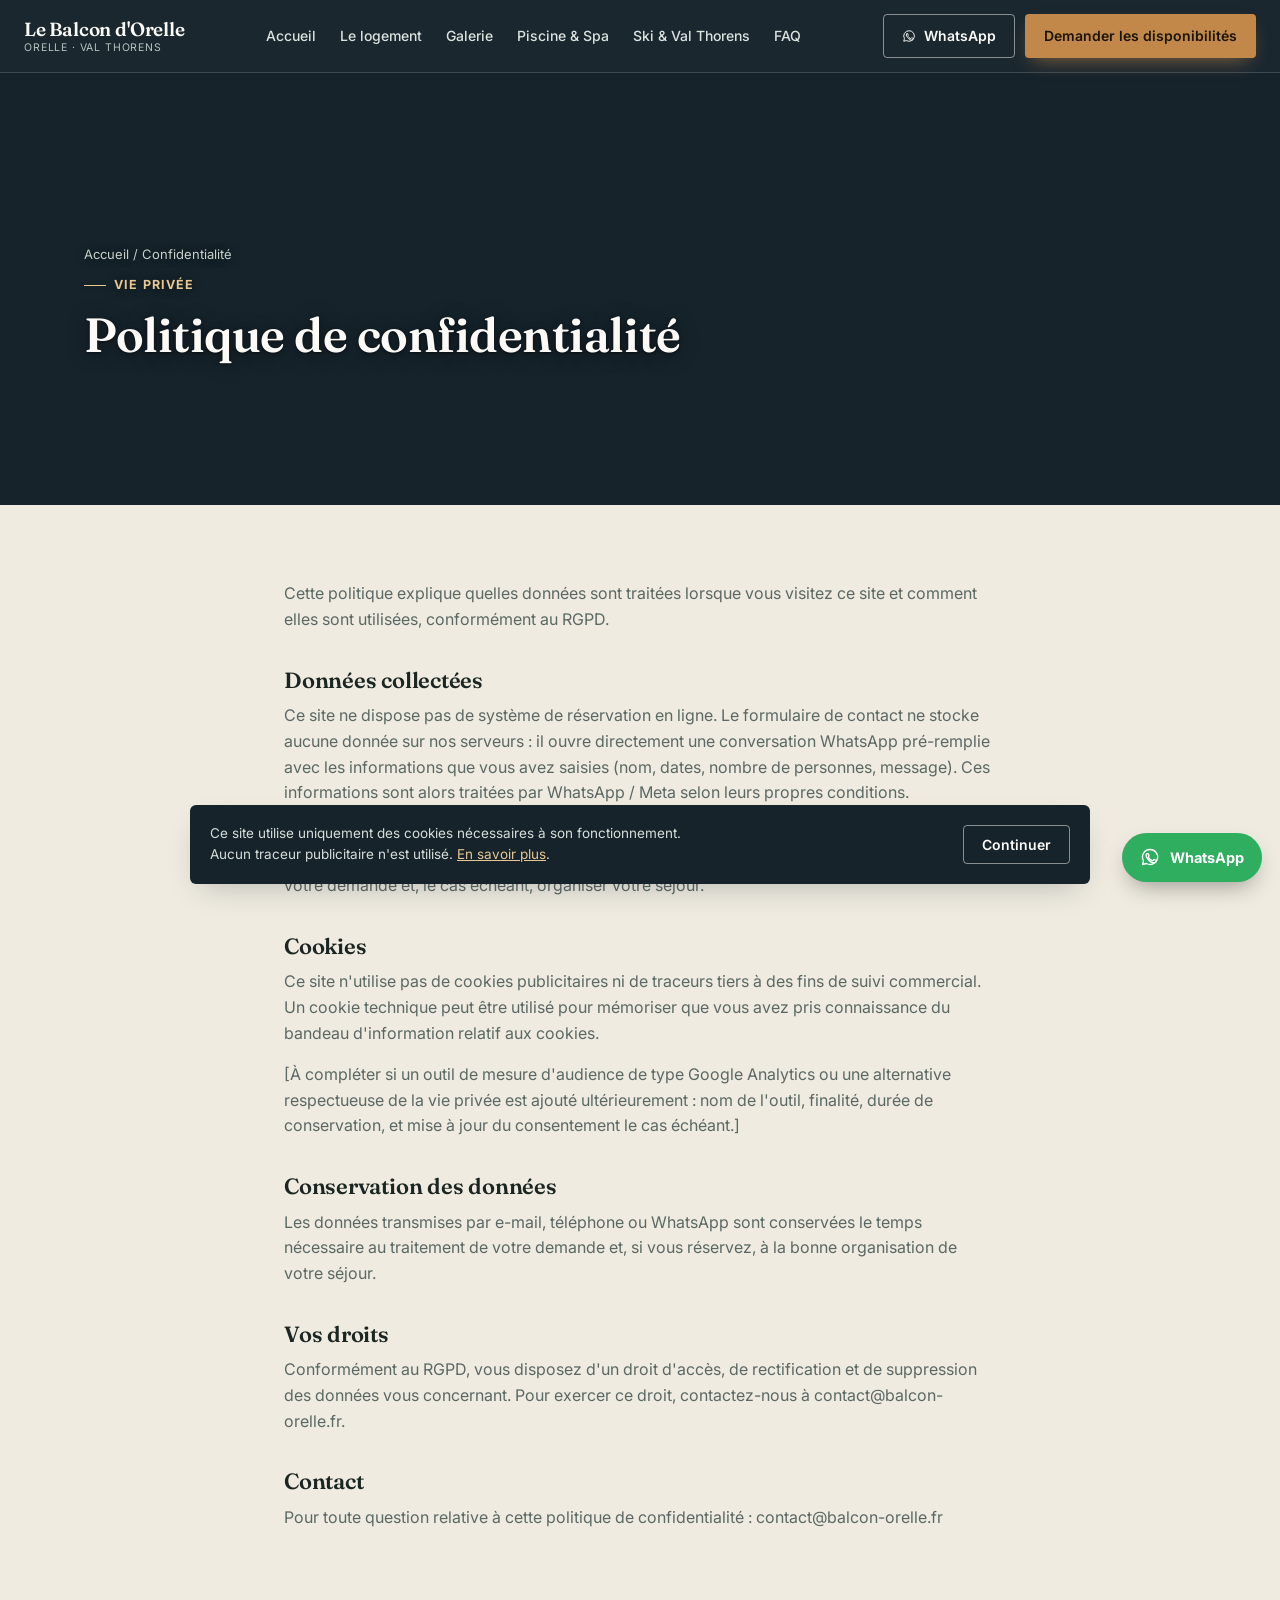
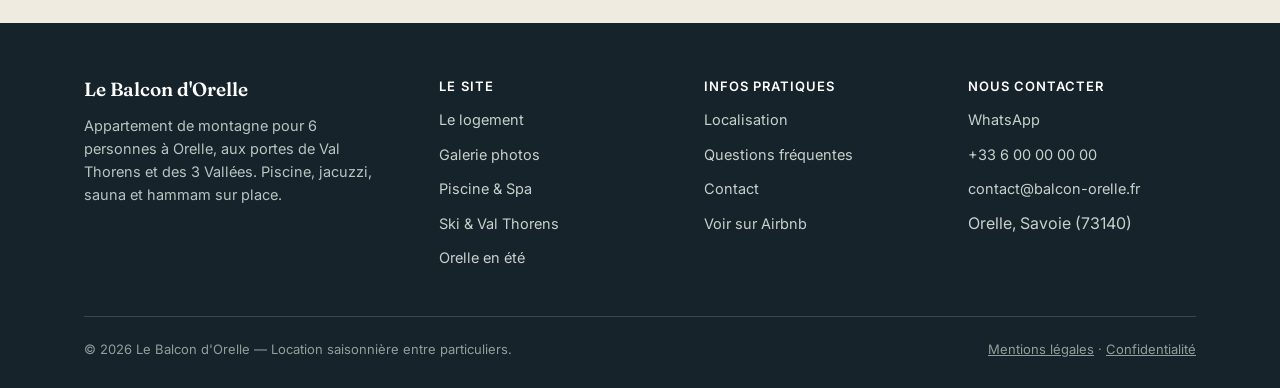
==== confidentialite.html @ e877cd63 "Add files via upload" ====
<!doctype html>
<html lang="fr">
<head>
<meta charset="UTF-8">
<meta name="viewport" content="width=device-width, initial-scale=1">
<title>Politique de confidentialité — Le Balcon d'Orelle</title>
<meta name="description" content="Politique de confidentialité et RGPD du site Le Balcon d'Orelle, appartement de location saisonnière à Orelle.">
<link rel="canonical" href="https://www.balcon-orelle.fr/confidentialite.html">
<meta property="og:type" content="website">
<meta property="og:title" content="Politique de confidentialité — Le Balcon d'Orelle">
<meta property="og:description" content="Politique de confidentialité et RGPD du site Le Balcon d'Orelle, appartement de location saisonnière à Orelle.">
<meta property="og:image" content="https://a0.muscache.com/im/pictures/hosting/Hosting-1746410743216932010/original/e2580113-d66e-4656-9689-b14cb0d2a306.png?im_w=1200">
<meta property="og:url" content="https://www.balcon-orelle.fr/confidentialite.html">
<meta property="og:locale" content="fr_FR">
<meta property="og:site_name" content="Le Balcon d'Orelle">
<meta name="twitter:card" content="summary_large_image">
<meta name="theme-color" content="#16232B">
<link rel="icon" href="/favicon.svg" type="image/svg+xml">
<link rel="preconnect" href="https://fonts.googleapis.com">
<link rel="preconnect" href="https://fonts.gstatic.com" crossorigin>
<link href="https://fonts.googleapis.com/css2?family=Fraunces:opsz,wght@9..144,500;9..144,600;9..144,700&family=Inter:wght@400;500;600;700&display=swap" rel="stylesheet">
<link rel="stylesheet" href="/style.css">

</head>
<body data-wa-number="33600000000">
<header class="site-header">
  <nav class="nav">
    <a href="/" class="brand">
      <span class="brand-name">Le Balcon d'Orelle</span>
      <span class="brand-tag">Orelle · Val Thorens</span>
    </a>
    <ul class="nav-links">
      <li><a href="/" class="">Accueil</a></li>
<li><a href="/le-logement.html" class="">Le logement</a></li>
<li><a href="/galerie.html" class="">Galerie</a></li>
<li><a href="/piscine-spa.html" class="">Piscine & Spa</a></li>
<li><a href="/ski-orelle-val-thorens.html" class="">Ski & Val Thorens</a></li>
<li><a href="/faq.html" class="">FAQ</a></li>
    </ul>
    <div class="nav-cta">
      <a href="https://wa.me/33600000000?text=Bonjour%2C%20je%20souhaiterais%20connaitre%20les%20disponibilites%20de%20l%27appartement%20a%20Orelle." class="btn btn-ghost btn-sm" target="_blank" rel="noopener"><svg class="" viewBox="0 0 24 24" fill="none" stroke="currentColor" stroke-width="1.6" xmlns="http://www.w3.org/2000/svg"><path d="M12 3a9 9 0 0 0-7.8 13.5L3 21l4.7-1.2A9 9 0 1 0 12 3Z" stroke-linejoin="round"/><path d="M8.3 8.6c.2-.5.4-.5.7-.5h.5c.2 0 .4 0 .6.4.2.5.7 1.7.7 1.8.1.1.1.3 0 .4-.1.2-.1.3-.3.5-.1.2-.3.3-.4.5-.1.1-.3.3-.1.6.2.3.9 1.5 2 2.4 1.4 1.1 2.4 1.5 2.8 1.6.3.1.5.1.7-.1.2-.2.7-.8.9-1.1.2-.3.4-.2.6-.1.2.1 1.6.8 1.9 1 .3.1.5.2.5.3.1.5-.1 1.3-.7 1.8-.6.5-1.4.9-2.3.8-.7 0-2.6-.5-4.3-1.7-2.1-1.5-3.4-3.6-3.6-3.9-.2-.3-1.2-1.6-1.2-3 0-1.4.7-2.1 1-2.4Z" stroke-linecap="round" stroke-linejoin="round"/></svg> WhatsApp</a>
      <a href="/contact.html" class="btn btn-primary btn-sm">Demander les disponibilités</a>
      <button class="nav-toggle" aria-label="Ouvrir le menu" aria-expanded="false"><svg class="" viewBox="0 0 24 24" fill="none" stroke="currentColor" stroke-width="1.6" xmlns="http://www.w3.org/2000/svg"><path d="M3 6h18M3 12h18M3 18h18" stroke-linecap="round"/></svg></button>
    </div>
  </nav>
</header><section class="page-hero" style="background-image:url('https://a0.muscache.com/im/pictures/hosting/Hosting-1746410743216932010/original/e2580113-d66e-4656-9689-b14cb0d2a306.png?im_w=1200');">
  <div class="hero-inner">
    <nav class="breadcrumb" aria-label="Fil d'Ariane"><a href="/">Accueil</a> / <span>Confidentialité</span></nav>
    <p class="eyebrow on-dark" style="margin-top:10px;">Vie privée</p>
    <h1>Politique de confidentialité</h1>
    <p class="hero-sub"></p>
  </div>
</section>
<section>
  <div class="container legal" style="max-width:760px;">
    <p>Cette politique explique quelles données sont traitées lorsque vous visitez ce site et comment elles sont utilisées, conformément au RGPD.</p>

    <h2>Données collectées</h2>
    <p>Ce site ne dispose pas de système de réservation en ligne. Le formulaire de contact ne stocke aucune donnée sur nos serveurs : il ouvre directement une conversation WhatsApp pré-remplie avec les informations que vous avez saisies (nom, dates, nombre de personnes, message). Ces informations sont alors traitées par WhatsApp / Meta selon leurs propres conditions.</p>
    <p>Si vous nous contactez par e-mail ou par téléphone, les informations que vous nous transmettez (nom, coordonnées, dates de séjour) sont utilisées uniquement pour répondre à votre demande et, le cas échéant, organiser votre séjour.</p>

    <h2>Cookies</h2>
    <p>Ce site n'utilise pas de cookies publicitaires ni de traceurs tiers à des fins de suivi commercial. Un cookie technique peut être utilisé pour mémoriser que vous avez pris connaissance du bandeau d'information relatif aux cookies.</p>
    <p>[À compléter si un outil de mesure d'audience de type Google Analytics ou une alternative respectueuse de la vie privée est ajouté ultérieurement : nom de l'outil, finalité, durée de conservation, et mise à jour du consentement le cas échéant.]</p>

    <h2>Conservation des données</h2>
    <p>Les données transmises par e-mail, téléphone ou WhatsApp sont conservées le temps nécessaire au traitement de votre demande et, si vous réservez, à la bonne organisation de votre séjour.</p>

    <h2>Vos droits</h2>
    <p>Conformément au RGPD, vous disposez d'un droit d'accès, de rectification et de suppression des données vous concernant. Pour exercer ce droit, contactez-nous à contact@balcon-orelle.fr.</p>

    <h2>Contact</h2>
    <p>Pour toute question relative à cette politique de confidentialité : contact@balcon-orelle.fr</p>
  </div>
</section>
<div class="cookie-banner" style="display:none;position:fixed;left:16px;right:16px;bottom:16px;z-index:200;background:var(--navy);color:var(--snow);border-radius:6px;padding:18px 20px;box-shadow:var(--shadow);align-items:center;justify-content:space-between;gap:18px;flex-wrap:wrap;max-width:900px;margin:0 auto;">
  <p style="margin:0;font-size:13.5px;color:#D7DEDA;max-width:56ch;">Ce site utilise uniquement des cookies nécessaires à son fonctionnement. Aucun traceur publicitaire n'est utilisé. <a href="/confidentialite.html" style="color:#E7C793;">En savoir plus</a>.</p>
  <div style="display:flex;gap:10px;flex-shrink:0;">
    <button data-choice="essential" class="btn btn-ghost btn-sm">Continuer</button>
  </div>
</div><a href="https://wa.me/33600000000?text=Bonjour%2C%20je%20souhaiterais%20connaitre%20les%20disponibilites%20de%20l%27appartement%20a%20Orelle." class="wa-float" target="_blank" rel="noopener" aria-label="Contacter sur WhatsApp">
  <svg class="" viewBox="0 0 24 24" fill="none" stroke="currentColor" stroke-width="1.6" xmlns="http://www.w3.org/2000/svg"><path d="M12 3a9 9 0 0 0-7.8 13.5L3 21l4.7-1.2A9 9 0 1 0 12 3Z" stroke-linejoin="round"/><path d="M8.3 8.6c.2-.5.4-.5.7-.5h.5c.2 0 .4 0 .6.4.2.5.7 1.7.7 1.8.1.1.1.3 0 .4-.1.2-.1.3-.3.5-.1.2-.3.3-.4.5-.1.1-.3.3-.1.6.2.3.9 1.5 2 2.4 1.4 1.1 2.4 1.5 2.8 1.6.3.1.5.1.7-.1.2-.2.7-.8.9-1.1.2-.3.4-.2.6-.1.2.1 1.6.8 1.9 1 .3.1.5.2.5.3.1.5-.1 1.3-.7 1.8-.6.5-1.4.9-2.3.8-.7 0-2.6-.5-4.3-1.7-2.1-1.5-3.4-3.6-3.6-3.9-.2-.3-1.2-1.6-1.2-3 0-1.4.7-2.1 1-2.4Z" stroke-linecap="round" stroke-linejoin="round"/></svg> <span>WhatsApp</span>
</a><footer class="site-footer">
  <div class="container">
    <div class="footer-grid">
      <div>
        <h4 style="font-family:var(--serif);color:#fff;font-size:19px;text-transform:none;letter-spacing:0;">Le Balcon d'Orelle</h4>
        <p style="font-size:14.5px;color:#B9C4C0;max-width:32ch;">Appartement de montagne pour 6 personnes à Orelle, aux portes de Val Thorens et des 3 Vallées. Piscine, jacuzzi, sauna et hammam sur place.</p>
      </div>
      <div>
        <h4>Le site</h4>
        <ul>
          <li><a href="/le-logement.html">Le logement</a></li>
          <li><a href="/galerie.html">Galerie photos</a></li>
          <li><a href="/piscine-spa.html">Piscine &amp; Spa</a></li>
          <li><a href="/ski-orelle-val-thorens.html">Ski &amp; Val Thorens</a></li>
          <li><a href="/orelle-en-ete.html">Orelle en été</a></li>
        </ul>
      </div>
      <div>
        <h4>Infos pratiques</h4>
        <ul>
          <li><a href="/localisation.html">Localisation</a></li>
          <li><a href="/faq.html">Questions fréquentes</a></li>
          <li><a href="/contact.html">Contact</a></li>
          <li><a href="https://www.airbnb.fr/rooms/1746410743216932010" target="_blank" rel="noopener">Voir sur Airbnb</a></li>
        </ul>
      </div>
      <div>
        <h4>Nous contacter</h4>
        <ul>
          <li><a href="https://wa.me/33600000000?text=Bonjour%2C%20je%20souhaiterais%20connaitre%20les%20disponibilites%20de%20l%27appartement%20a%20Orelle." target="_blank" rel="noopener">WhatsApp</a></li>
          <li><a href="tel:+33600000000">+33 6 00 00 00 00</a></li>
          <li><a href="mailto:contact@balcon-orelle.fr">contact@balcon-orelle.fr</a></li>
          <li>Orelle, Savoie (73140)</li>
        </ul>
      </div>
    </div>
    <div class="footer-bottom">
      <span>© 2026 Le Balcon d'Orelle — Location saisonnière entre particuliers.</span>
      <span><a href="/mentions-legales.html">Mentions légales</a> · <a href="/confidentialite.html">Confidentialité</a></span>
    </div>
  </div>
</footer><div class="lightbox">
  <button class="lightbox-close" aria-label="Fermer"><svg class="" viewBox="0 0 24 24" fill="none" stroke="currentColor" stroke-width="1.6" xmlns="http://www.w3.org/2000/svg"><path d="M5 5l14 14M19 5 5 19" stroke-linecap="round"/></svg></button>
  <button class="lightbox-prev" aria-label="Photo précédente"><svg class="" viewBox="0 0 24 24" fill="none" stroke="currentColor" stroke-width="1.6" xmlns="http://www.w3.org/2000/svg"><path d="M15 5 8 12l7 7" stroke-linecap="round" stroke-linejoin="round"/></svg></button>
  <img src="" alt="">
  <button class="lightbox-next" aria-label="Photo suivante"><svg class="" viewBox="0 0 24 24" fill="none" stroke="currentColor" stroke-width="1.6" xmlns="http://www.w3.org/2000/svg"><path d="M9 5l7 7-7 7" stroke-linecap="round" stroke-linejoin="round"/></svg></button>
</div><script src="/main.js"></script>
</body></html>
---- style.css ----
/* ==========================================================================
   LE BALCON D'ORELLE — Design system
   Direction : "alpage au crépuscule" — nuit alpine profonde + pierre chaude
   + touche cuivre/ambre (bois, sunset), motif signature : ligne de crête
   topographique reprise en filigrane comme séparateur de sections.
   ========================================================================== */

:root{
  --navy: #16232B;        /* nuit alpine — fonds sombres, header */
  --navy-2: #223A42;      /* dégradé nuit -> aube */
  --pine: #2E4A3C;        /* pin profond — accents secondaires */
  --amber: #C2884A;       /* cuivre / bois — CTA, accent chaud */
  --amber-dark: #A16E36;
  --stone: #EFEBE0;       /* pierre chaude — fond principal */
  --stone-2: #E3DDCB;     /* pierre plus soutenue — sections alternées */
  --snow: #FBFAF6;        /* cartes, surfaces claires */
  --ink: #1B2521;         /* texte principal */
  --slate: #5B6864;       /* texte secondaire */
  --line: #D8D1BC;        /* filets / séparateurs clairs */
  --line-dark: rgba(251,250,246,0.16);
  --whatsapp: #2FAE60;

  --serif: "Fraunces", "Iowan Old Style", "Georgia", serif;
  --sans: "Inter", -apple-system, BlinkMacSystemFont, "Segoe UI", sans-serif;

  --radius: 4px;
  --radius-lg: 2px;
  --shadow: 0 12px 32px -12px rgba(22,35,43,0.28);
  --container: 1160px;
}

*, *::before, *::after{ box-sizing: border-box; }
html{ scroll-behavior: smooth; }
svg{ width: 1em; height: 1em; flex-shrink: 0; }
body{
  margin:0;
  font-family: var(--sans);
  background: var(--stone);
  color: var(--ink);
  -webkit-font-smoothing: antialiased;
  line-height: 1.6;
}
img{ max-width:100%; display:block; }
a{ color: inherit; }
h1,h2,h3,h4{
  font-family: var(--serif);
  font-weight: 600;
  line-height: 1.12;
  margin: 0 0 .5em;
  letter-spacing: -0.01em;
}
p{ margin: 0 0 1em; }
.container{
  max-width: var(--container);
  margin: 0 auto;
  padding: 0 24px;
}
:focus-visible{
  outline: 3px solid var(--amber);
  outline-offset: 2px;
}
@media (prefers-reduced-motion: reduce){
  *{ animation-duration: 0.001ms !important; animation-iteration-count: 1 !important; transition-duration: 0.001ms !important; scroll-behavior: auto !important; }
}

/* ---------- Eyebrow / altitude badge (élément signature) ---------- */
.eyebrow{
  display:inline-flex;
  align-items:center;
  gap:8px;
  font-family: var(--sans);
  font-size: 12.5px;
  font-weight: 700;
  letter-spacing: .09em;
  text-transform: uppercase;
  color: var(--amber-dark);
}
.eyebrow::before{
  content:"";
  width: 22px;
  height: 1px;
  background: var(--amber-dark);
  display:inline-block;
}
.eyebrow.on-dark{ color: #E7C793; text-shadow: 0 1px 10px rgba(0,0,0,0.55); }
.eyebrow.on-dark::before{ background: #E7C793; box-shadow: 0 1px 6px rgba(0,0,0,0.4); }

/* ---------- Topo divider (motif signature) ---------- */
.topo-divider{
  width:100%;
  height: 34px;
  display:block;
  color: var(--stone-2);
}
.topo-divider.flip{ transform: scaleY(-1); }
.topo-divider path{ fill: currentColor; }
.topo-divider.on-navy{ color: var(--navy); }

/* ==================== HEADER / NAV ==================== */
.site-header{
  position: sticky;
  top:0;
  z-index: 100;
  background: rgba(22,35,43,0.98);
  border-bottom: 1px solid var(--line-dark);
}
.nav{
  display:flex;
  align-items:center;
  justify-content: space-between;
  gap: 18px;
  padding: 14px 24px;
  max-width: 1300px;
  margin: 0 auto;
}
.brand{
  display:flex;
  flex-direction: column;
  line-height:1.05;
  text-decoration:none;
  color: var(--snow);
}
.brand .brand-name{
  font-family: var(--serif);
  font-size: 19px;
  font-weight: 600;
  letter-spacing: -0.01em;
}
.brand .brand-tag{
  font-size: 10.5px;
  letter-spacing: .08em;
  text-transform: uppercase;
  color: #B9C4C0;
  margin-top: 2px;
}
.nav-links{
  display:flex;
  gap: 20px;
  list-style:none;
  margin:0; padding:0;
  flex-wrap: nowrap;
}
.nav-links a{
  text-decoration:none;
  color: #DCE3DF;
  font-size: 14px;
  font-weight: 500;
  padding: 6px 2px;
  border-bottom: 1px solid transparent;
  transition: border-color .15s ease, color .15s ease;
  white-space: nowrap;
}
.nav-links a:hover, .nav-links a.active{
  color: #fff;
  border-color: var(--amber);
}
.nav-cta{
  display:flex;
  align-items:center;
  gap: 10px;
}
.nav-toggle{
  display:none;
  background:none;
  border:none;
  color: var(--snow);
  cursor:pointer;
  padding: 6px;
}
.nav-toggle svg{ width:26px; height:26px; }

/* ==================== BUTTONS ==================== */
.btn{
  display:inline-flex;
  align-items:center;
  justify-content:center;
  gap:8px;
  padding: 14px 26px;
  border-radius: var(--radius);
  font-family: var(--sans);
  font-weight: 600;
  font-size: 15px;
  text-decoration:none;
  border: 1px solid transparent;
  cursor:pointer;
  transition: transform .15s ease, box-shadow .15s ease, background .15s ease;
  white-space: nowrap;
}
.btn:hover{ transform: translateY(-1px); }
.btn-primary{
  background: var(--amber);
  color: #1B1408;
  box-shadow: 0 8px 20px -8px rgba(194,136,74,0.7);
}
.btn-primary:hover{ background: var(--amber-dark); }
.btn-ghost{
  background: transparent;
  border-color: rgba(251,250,246,0.5);
  color: var(--snow);
}
.btn-ghost:hover{ border-color: #fff; background: rgba(251,250,246,0.08); }
.btn-dark{
  background: var(--navy);
  color: var(--snow);
}
.btn-dark:hover{ background: #0F191F; }
.btn-whatsapp{
  background: var(--whatsapp);
  color: #fff;
}
.btn-whatsapp:hover{ background: #268F50; }
.btn-block{ width:100%; }
.btn-sm{ padding: 10px 18px; font-size: 14px; }

/* ==================== HERO ==================== */
.hero{
  position: relative;
  min-height: 92vh;
  display:flex;
  align-items:flex-end;
  color: var(--snow);
  background: linear-gradient(180deg, rgba(15,24,29,0.62) 0%, rgba(15,24,29,0.5) 30%, rgba(13,20,25,0.6) 55%, rgba(11,17,21,0.96) 100%), var(--navy);
  background-size: cover;
  background-position: center;
  overflow:hidden;
}
.hero-inner{
  position:relative;
  z-index:2;
  padding: 64px 24px 56px;
  max-width: var(--container);
  margin: 0 auto;
  width:100%;
}
.hero h1{
  font-size: clamp(34px, 5.4vw, 64px);
  max-width: 15ch;
  margin-bottom: .3em;
  text-shadow: 0 2px 24px rgba(0,0,0,0.45), 0 1px 3px rgba(0,0,0,0.5);
}
.hero .hero-sub{
  font-size: clamp(16px, 2vw, 19px);
  color: #F1EEE2;
  max-width: 46ch;
  margin-bottom: 1.6em;
  text-shadow: 0 1px 12px rgba(0,0,0,0.5), 0 1px 2px rgba(0,0,0,0.5);
}
.hero .pills{
  display:flex;
  flex-wrap:wrap;
  gap: 10px;
  margin-bottom: 1.8em;
}
.pill{
  font-size: 13.5px;
  font-weight: 600;
  padding: 7px 13px;
  border-radius: 999px;
  border: 1px solid rgba(251,250,246,0.35);
  background: rgba(11,17,21,0.55);
  color: #F5F3EA;
  backdrop-filter: blur(3px);
  text-shadow: 0 1px 6px rgba(0,0,0,0.4);
}
.hero-ctas{ display:flex; gap:14px; flex-wrap:wrap; }

/* Page hero (sous-pages, plus courte) */
.page-hero{
  position: relative;
  min-height: 48vh;
  display:flex;
  align-items:flex-end;
  color: var(--snow);
  background: linear-gradient(180deg, rgba(15,24,29,0.58) 0%, rgba(13,20,25,0.55) 45%, rgba(11,17,21,0.95) 100%), var(--navy);
  background-size: cover;
  background-position: center;
}
.page-hero .hero-inner{ padding: 48px 24px 44px; }
.page-hero h1{ font-size: clamp(30px, 4.4vw, 48px); max-width: 20ch; text-shadow: 0 2px 20px rgba(0,0,0,0.45), 0 1px 3px rgba(0,0,0,0.5); }
.page-hero .hero-sub{ max-width: 60ch; margin-bottom: .2em; color:#F1EEE2; text-shadow: 0 1px 12px rgba(0,0,0,0.5), 0 1px 2px rgba(0,0,0,0.5); }
.page-hero .breadcrumb{ text-shadow: 0 1px 8px rgba(0,0,0,0.5); }

/* ==================== SECTIONS ==================== */
section{ padding: 76px 0; }
.section-alt{ background: var(--stone-2); }
.section-navy{ background: var(--navy); color: var(--snow); }
.section-head{ max-width: 640px; margin-bottom: 44px; }
.section-head h2{ font-size: clamp(26px, 3.4vw, 40px); }
.section-head p{ color: var(--slate); font-size: 17px; }
.section-navy .section-head p{ color: #C7D0CB; }

/* ==================== GRIDS / CARDS ==================== */
.grid-2{ display:grid; grid-template-columns: 1fr 1fr; gap: 48px; align-items:center; }
.grid-3{ display:grid; grid-template-columns: repeat(3,1fr); gap: 28px; }
.grid-4{ display:grid; grid-template-columns: repeat(4,1fr); gap: 22px; }

.feature-card{
  background: var(--snow);
  border: 1px solid var(--line);
  border-radius: var(--radius-lg);
  padding: 28px 24px;
}
.feature-card .icon{
  width: 40px; height:40px;
  margin-bottom: 16px;
  color: var(--amber-dark);
}
.feature-card h3{ font-size: 18px; margin-bottom: .35em; }
.feature-card p{ color: var(--slate); font-size: 15px; margin:0; }

.amenity-list{
  list-style:none; margin:0; padding:0;
  display:grid; grid-template-columns: 1fr 1fr; gap: 14px 28px;
}
.amenity-list li{
  display:flex; align-items:flex-start; gap: 12px;
  font-size: 15.5px;
  padding: 10px 0;
  border-bottom: 1px solid var(--line);
}
.amenity-list svg{ width:20px; height:20px; flex-shrink:0; margin-top:2px; color: var(--pine); }

.photo-frame{
  border-radius: var(--radius-lg);
  overflow:hidden;
  box-shadow: var(--shadow);
}
.photo-frame img{ width:100%; height:100%; object-fit:cover; }

/* ==================== GALLERY ==================== */
.gallery-tabs{
  display:flex; flex-wrap:wrap; gap:10px;
  margin-bottom: 32px;
}
.gallery-tab{
  font-family: var(--sans);
  font-size: 13.5px;
  font-weight: 600;
  padding: 9px 16px;
  border-radius: 999px;
  border: 1px solid var(--line);
  background: var(--snow);
  color: var(--slate);
  cursor:pointer;
}
.gallery-tab.active, .gallery-tab:hover{
  background: var(--navy);
  border-color: var(--navy);
  color: var(--snow);
}
.gallery-grid{
  display:grid;
  grid-template-columns: repeat(3, 1fr);
  gap: 14px;
}
.gallery-grid figure{ margin:0; }
.gallery-item{
  position:relative;
  border-radius: var(--radius-lg);
  overflow:hidden;
  cursor: zoom-in;
  aspect-ratio: 4/3;
  background: var(--stone-2);
}
.gallery-item img{ width:100%; height:100%; object-fit:cover; transition: transform .35s ease; }
.gallery-item:hover img{ transform: scale(1.05); }
.gallery-item .cap{
  position:absolute; left:0; right:0; bottom:0;
  padding: 8px 10px;
  font-size: 12px;
  color:#fff;
  background: linear-gradient(0deg, rgba(0,0,0,.55), transparent);
}

/* Lightbox */
.lightbox{
  position: fixed; inset:0; z-index: 1000;
  background: rgba(15,20,18,0.94);
  display:none;
  align-items:center; justify-content:center;
  padding: 40px 20px;
}
.lightbox.open{ display:flex; }
.lightbox img{ max-width: 92vw; max-height: 82vh; border-radius: 3px; }
.lightbox-cap{ color:#EFEBE0; text-align:center; margin-top:14px; font-size:14px; }
.lightbox-close, .lightbox-prev, .lightbox-next{
  position:absolute;
  background: rgba(251,250,246,0.1);
  border: 1px solid rgba(251,250,246,0.3);
  color:#fff;
  width:44px; height:44px;
  border-radius:50%;
  display:flex; align-items:center; justify-content:center;
  cursor:pointer;
}
.lightbox-close{ top:20px; right:20px; }
.lightbox-prev{ left:20px; top:50%; transform:translateY(-50%); }
.lightbox-next{ right:20px; top:50%; transform:translateY(-50%); }
.lightbox-close svg,.lightbox-prev svg,.lightbox-next svg{ width:20px; height:20px; }

/* ==================== STICKY CONTACT BAND ==================== */
.cta-band{
  background: var(--pine);
  color: var(--snow);
  padding: 56px 0;
}
.cta-band .grid-2{ align-items:center; }
.cta-band h2{ color:#fff; font-size: clamp(24px,3vw,32px); }
.cta-band p{ color: #D6E0DA; }

/* ==================== FAQ ==================== */
.faq-item{
  border-bottom: 1px solid var(--line);
}
.faq-q{
  width:100%;
  text-align:left;
  background:none;
  border:none;
  padding: 20px 4px;
  font-family: var(--serif);
  font-size: 18px;
  color: var(--ink);
  display:flex;
  justify-content: space-between;
  align-items:center;
  gap: 16px;
  cursor:pointer;
}
.faq-q .plus{
  flex-shrink:0;
  width: 26px; height:26px;
  border-radius:50%;
  border: 1px solid var(--line);
  display:flex; align-items:center; justify-content:center;
  position:relative;
}
.faq-q .plus::before, .faq-q .plus::after{
  content:""; position:absolute; background: var(--ink);
}
.faq-q .plus::before{ width:10px; height:1.5px; }
.faq-q .plus::after{ width:1.5px; height:10px; transition: transform .2s ease; }
.faq-item.open .faq-q .plus::after{ transform: rotate(90deg) scaleY(0); }
.faq-a{
  max-height:0;
  overflow:hidden;
  transition: max-height .25s ease;
}
.faq-item.open .faq-a{ max-height: 400px; }
.faq-a p{ padding: 0 4px 20px; color: var(--slate); }

/* ==================== FOOTER ==================== */
.site-footer{
  background: var(--navy);
  color: #C7D0CB;
  padding: 56px 0 28px;
}
.footer-grid{
  display:grid;
  grid-template-columns: 1.4fr 1fr 1fr 1fr;
  gap: 36px;
  padding-bottom: 36px;
  border-bottom: 1px solid var(--line-dark);
}
.footer-grid h4{
  color: #fff;
  font-family: var(--sans);
  font-size: 13px;
  text-transform:uppercase;
  letter-spacing: .08em;
  margin-bottom: 14px;
}
.footer-grid ul{ list-style:none; margin:0; padding:0; }
.footer-grid li{ margin-bottom: 9px; }
.footer-grid a{ text-decoration:none; color:#C7D0CB; font-size: 14.5px; }
.footer-grid a:hover{ color:#fff; }
.footer-bottom{
  display:flex; justify-content:space-between; align-items:center;
  padding-top: 22px;
  font-size: 13px;
  color: #8FA09A;
  flex-wrap: wrap;
  gap: 10px;
}
.footer-bottom a{ color: #8FA09A; text-decoration: underline; }

/* ==================== WHATSAPP FLOAT ==================== */
.wa-float{
  position: fixed;
  right: 18px;
  bottom: 18px;
  z-index: 90;
  display:flex;
  align-items:center;
  gap:10px;
  background: var(--whatsapp);
  color:#fff;
  text-decoration:none;
  padding: 13px 18px;
  border-radius: 999px;
  box-shadow: 0 10px 24px -8px rgba(0,0,0,0.4);
  font-weight:700;
  font-size: 14.5px;
}
.wa-float svg{ width:20px; height:20px; }

/* ==================== MISC ==================== */
.map-wrap{
  border-radius: var(--radius-lg);
  overflow:hidden;
  border: 1px solid var(--line);
  box-shadow: var(--shadow);
}
.map-wrap iframe{ width:100%; height: 420px; border:0; display:block; }
.trust-strip{
  display:flex; flex-wrap:wrap; gap: 28px;
  padding: 22px 0;
  border-top: 1px solid var(--line);
  border-bottom: 1px solid var(--line);
  margin: 40px 0;
}
.trust-strip div{ display:flex; align-items:center; gap:10px; font-size:14.5px; color: var(--slate); }
.trust-strip svg{ width:20px; height:20px; color: var(--pine); }

.breadcrumb{
  font-size: 13px;
  color: #C7D0CB;
}
.breadcrumb a{ color:#C7D0CB; text-decoration:none; }
.breadcrumb a:hover{ text-decoration:underline; }

.legal p, .legal li{ color: var(--slate); }
.legal h2{ font-size: 22px; margin-top: 1.6em; }

/* ==================== RESPONSIVE ==================== */
@media (max-width: 980px){
  .grid-2{ grid-template-columns: 1fr; gap: 32px; }
  .grid-3{ grid-template-columns: 1fr 1fr; }
  .grid-4{ grid-template-columns: 1fr 1fr; }
  .footer-grid{ grid-template-columns: 1fr 1fr; }
  .gallery-grid{ grid-template-columns: repeat(2,1fr); }
}
@media (max-width: 900px){
  .nav-links{
    position: fixed; top: 62px; left:0; right:0; bottom:0;
    z-index: 1000;
    background: var(--navy);
    flex-direction: column;
    padding: 24px;
    gap: 4px;
    transform: translateX(100%);
    transition: transform .25s ease;
  }
  .nav-links.open{ transform: translateX(0); }
  .nav-links a{ padding: 14px 4px; width:100%; border-bottom:1px solid var(--line-dark); font-size:16px; }
  .nav-toggle{ display:block; }
  .nav-cta .btn-ghost{ display:none; }
}
@media (max-width: 720px){
  section{ padding: 52px 0; }
  .amenity-list{ grid-template-columns: 1fr; }
  .grid-3{ grid-template-columns: 1fr; }
  .grid-4{ grid-template-columns: 1fr 1fr; }
  .footer-grid{ grid-template-columns: 1fr 1fr; gap: 26px; }
  .gallery-grid{ grid-template-columns: repeat(2,1fr); }
  .cta-band .btn{ width:100%; }
  .hero-ctas{ flex-direction:column; }
  .hero-ctas .btn{ width:100%; }
}
@media (max-width: 480px){
  .footer-grid{ grid-template-columns: 1fr; }
  .gallery-grid{ grid-template-columns: repeat(2,1fr); }
}
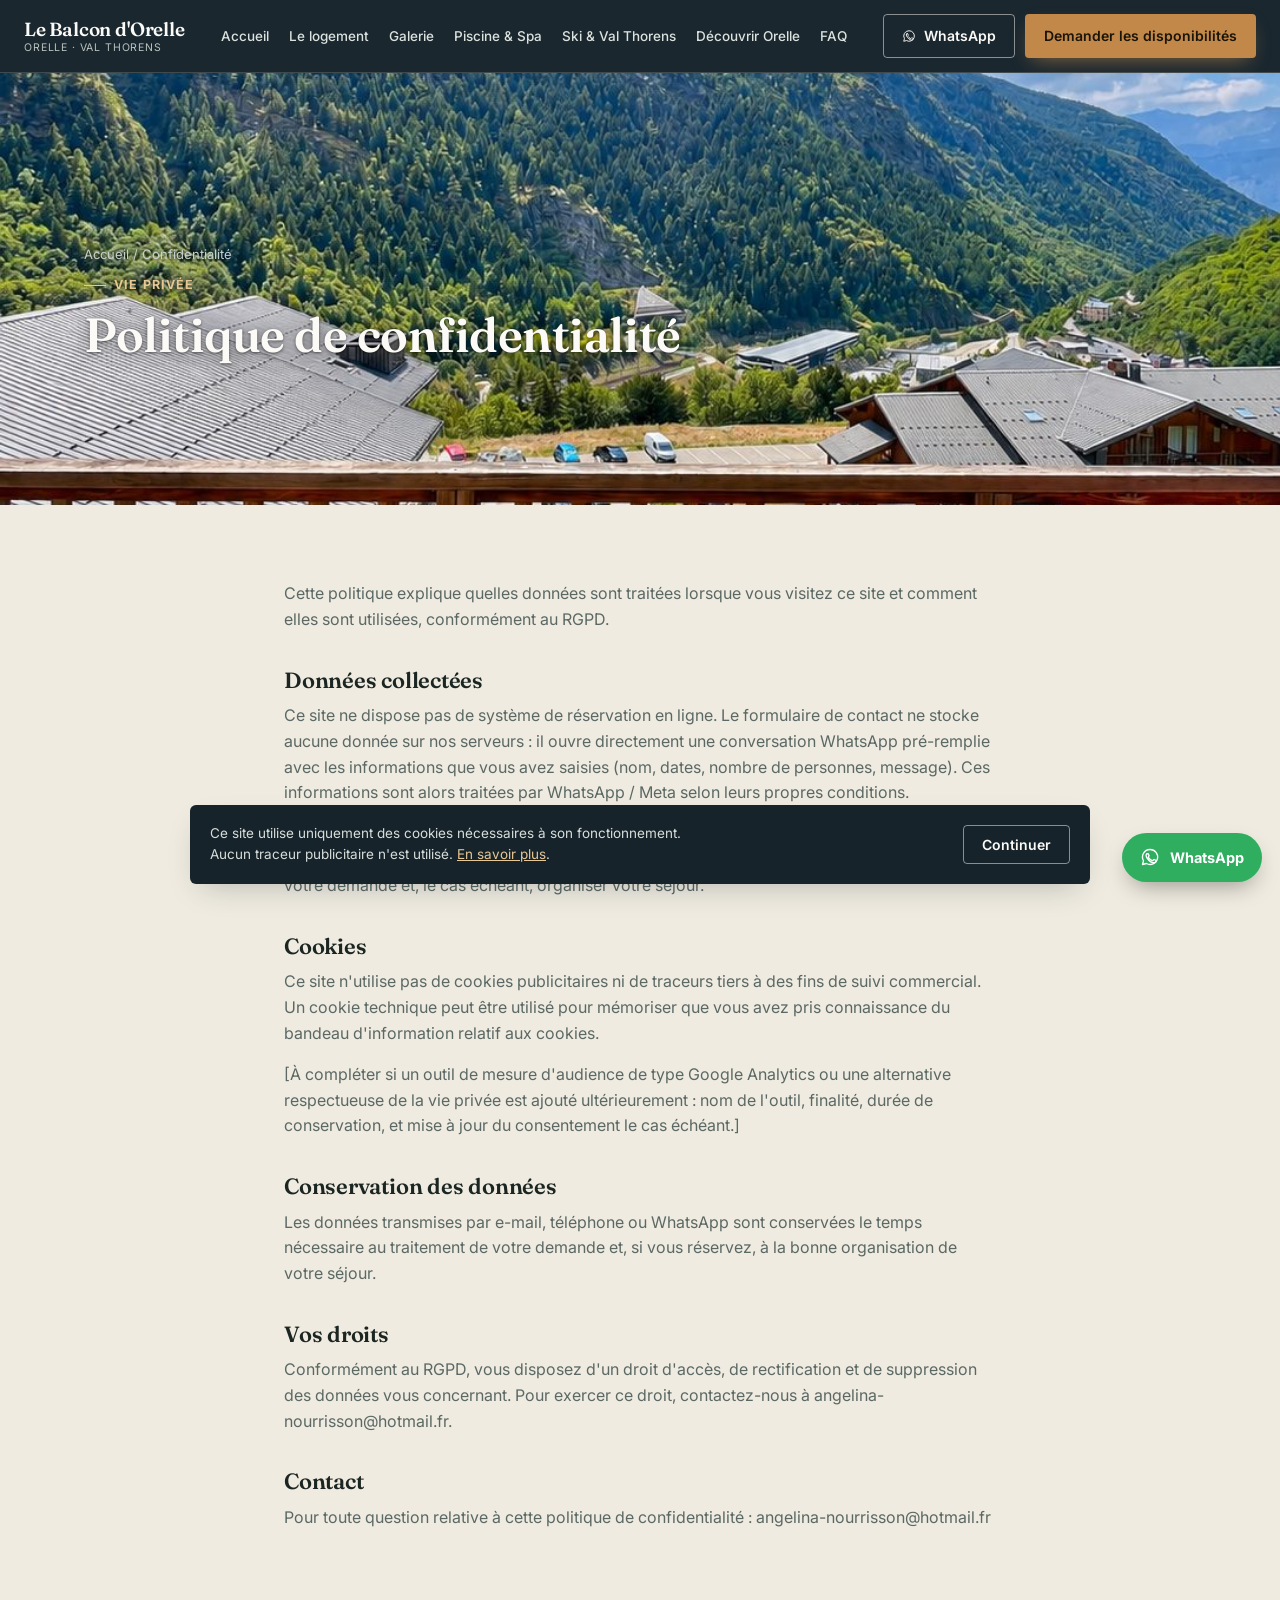
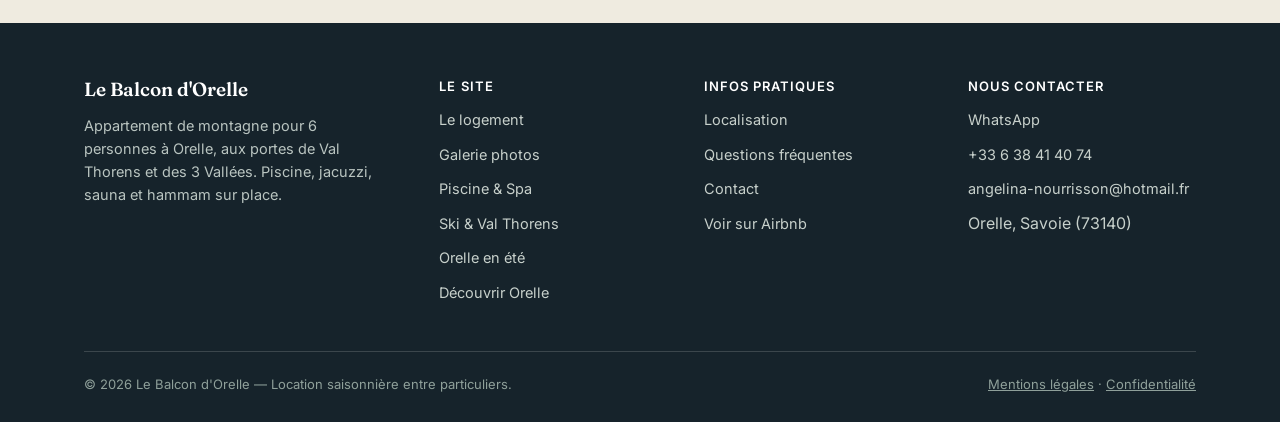
==== commit f0d8a698: "Add files via upload" ====
--- a/confidentialite.html
+++ b/confidentialite.html
@@ -9,7 +9,7 @@
 <meta property="og:type" content="website">
 <meta property="og:title" content="Politique de confidentialité — Le Balcon d'Orelle">
 <meta property="og:description" content="Politique de confidentialité et RGPD du site Le Balcon d'Orelle, appartement de location saisonnière à Orelle.">
-<meta property="og:image" content="https://a0.muscache.com/im/pictures/hosting/Hosting-1746410743216932010/original/e2580113-d66e-4656-9689-b14cb0d2a306.png?im_w=1200">
+<meta property="og:image" content="/vue-residence.jpg">
 <meta property="og:url" content="https://www.balcon-orelle.fr/confidentialite.html">
 <meta property="og:locale" content="fr_FR">
 <meta property="og:site_name" content="Le Balcon d'Orelle">
@@ -22,7 +22,7 @@
 <link rel="stylesheet" href="/style.css">
 
 </head>
-<body data-wa-number="33600000000">
+<body data-wa-number="33638414074">
 <header class="site-header">
   <nav class="nav">
     <a href="/" class="brand">
@@ -35,15 +35,16 @@
 <li><a href="/galerie.html" class="">Galerie</a></li>
 <li><a href="/piscine-spa.html" class="">Piscine & Spa</a></li>
 <li><a href="/ski-orelle-val-thorens.html" class="">Ski & Val Thorens</a></li>
+<li><a href="/decouvrir-orelle.html" class="">Découvrir Orelle</a></li>
 <li><a href="/faq.html" class="">FAQ</a></li>
     </ul>
     <div class="nav-cta">
-      <a href="https://wa.me/33600000000?text=Bonjour%2C%20je%20souhaiterais%20connaitre%20les%20disponibilites%20de%20l%27appartement%20a%20Orelle." class="btn btn-ghost btn-sm" target="_blank" rel="noopener"><svg class="" viewBox="0 0 24 24" fill="none" stroke="currentColor" stroke-width="1.6" xmlns="http://www.w3.org/2000/svg"><path d="M12 3a9 9 0 0 0-7.8 13.5L3 21l4.7-1.2A9 9 0 1 0 12 3Z" stroke-linejoin="round"/><path d="M8.3 8.6c.2-.5.4-.5.7-.5h.5c.2 0 .4 0 .6.4.2.5.7 1.7.7 1.8.1.1.1.3 0 .4-.1.2-.1.3-.3.5-.1.2-.3.3-.4.5-.1.1-.3.3-.1.6.2.3.9 1.5 2 2.4 1.4 1.1 2.4 1.5 2.8 1.6.3.1.5.1.7-.1.2-.2.7-.8.9-1.1.2-.3.4-.2.6-.1.2.1 1.6.8 1.9 1 .3.1.5.2.5.3.1.5-.1 1.3-.7 1.8-.6.5-1.4.9-2.3.8-.7 0-2.6-.5-4.3-1.7-2.1-1.5-3.4-3.6-3.6-3.9-.2-.3-1.2-1.6-1.2-3 0-1.4.7-2.1 1-2.4Z" stroke-linecap="round" stroke-linejoin="round"/></svg> WhatsApp</a>
+      <a href="https://wa.me/33638414074?text=Bonjour%2C%20je%20souhaiterais%20connaitre%20les%20disponibilites%20de%20l%27appartement%20a%20Orelle." class="btn btn-ghost btn-sm" target="_blank" rel="noopener"><svg class="" viewBox="0 0 24 24" fill="none" stroke="currentColor" stroke-width="1.6" xmlns="http://www.w3.org/2000/svg"><path d="M12 3a9 9 0 0 0-7.8 13.5L3 21l4.7-1.2A9 9 0 1 0 12 3Z" stroke-linejoin="round"/><path d="M8.3 8.6c.2-.5.4-.5.7-.5h.5c.2 0 .4 0 .6.4.2.5.7 1.7.7 1.8.1.1.1.3 0 .4-.1.2-.1.3-.3.5-.1.2-.3.3-.4.5-.1.1-.3.3-.1.6.2.3.9 1.5 2 2.4 1.4 1.1 2.4 1.5 2.8 1.6.3.1.5.1.7-.1.2-.2.7-.8.9-1.1.2-.3.4-.2.6-.1.2.1 1.6.8 1.9 1 .3.1.5.2.5.3.1.5-.1 1.3-.7 1.8-.6.5-1.4.9-2.3.8-.7 0-2.6-.5-4.3-1.7-2.1-1.5-3.4-3.6-3.6-3.9-.2-.3-1.2-1.6-1.2-3 0-1.4.7-2.1 1-2.4Z" stroke-linecap="round" stroke-linejoin="round"/></svg> WhatsApp</a>
       <a href="/contact.html" class="btn btn-primary btn-sm">Demander les disponibilités</a>
       <button class="nav-toggle" aria-label="Ouvrir le menu" aria-expanded="false"><svg class="" viewBox="0 0 24 24" fill="none" stroke="currentColor" stroke-width="1.6" xmlns="http://www.w3.org/2000/svg"><path d="M3 6h18M3 12h18M3 18h18" stroke-linecap="round"/></svg></button>
     </div>
   </nav>
-</header><section class="page-hero" style="background-image:url('https://a0.muscache.com/im/pictures/hosting/Hosting-1746410743216932010/original/e2580113-d66e-4656-9689-b14cb0d2a306.png?im_w=1200');">
+</header><section class="page-hero" style="background-image:url('/vue-residence.jpg');">
   <div class="hero-inner">
     <nav class="breadcrumb" aria-label="Fil d'Ariane"><a href="/">Accueil</a> / <span>Confidentialité</span></nav>
     <p class="eyebrow on-dark" style="margin-top:10px;">Vie privée</p>
@@ -67,10 +68,10 @@
     <p>Les données transmises par e-mail, téléphone ou WhatsApp sont conservées le temps nécessaire au traitement de votre demande et, si vous réservez, à la bonne organisation de votre séjour.</p>
 
     <h2>Vos droits</h2>
-    <p>Conformément au RGPD, vous disposez d'un droit d'accès, de rectification et de suppression des données vous concernant. Pour exercer ce droit, contactez-nous à contact@balcon-orelle.fr.</p>
+    <p>Conformément au RGPD, vous disposez d'un droit d'accès, de rectification et de suppression des données vous concernant. Pour exercer ce droit, contactez-nous à angelina-nourrisson@hotmail.fr.</p>
 
     <h2>Contact</h2>
-    <p>Pour toute question relative à cette politique de confidentialité : contact@balcon-orelle.fr</p>
+    <p>Pour toute question relative à cette politique de confidentialité : angelina-nourrisson@hotmail.fr</p>
   </div>
 </section>
 <div class="cookie-banner" style="display:none;position:fixed;left:16px;right:16px;bottom:16px;z-index:200;background:var(--navy);color:var(--snow);border-radius:6px;padding:18px 20px;box-shadow:var(--shadow);align-items:center;justify-content:space-between;gap:18px;flex-wrap:wrap;max-width:900px;margin:0 auto;">
@@ -78,7 +79,7 @@
   <div style="display:flex;gap:10px;flex-shrink:0;">
     <button data-choice="essential" class="btn btn-ghost btn-sm">Continuer</button>
   </div>
-</div><a href="https://wa.me/33600000000?text=Bonjour%2C%20je%20souhaiterais%20connaitre%20les%20disponibilites%20de%20l%27appartement%20a%20Orelle." class="wa-float" target="_blank" rel="noopener" aria-label="Contacter sur WhatsApp">
+</div><a href="https://wa.me/33638414074?text=Bonjour%2C%20je%20souhaiterais%20connaitre%20les%20disponibilites%20de%20l%27appartement%20a%20Orelle." class="wa-float" target="_blank" rel="noopener" aria-label="Contacter sur WhatsApp">
   <svg class="" viewBox="0 0 24 24" fill="none" stroke="currentColor" stroke-width="1.6" xmlns="http://www.w3.org/2000/svg"><path d="M12 3a9 9 0 0 0-7.8 13.5L3 21l4.7-1.2A9 9 0 1 0 12 3Z" stroke-linejoin="round"/><path d="M8.3 8.6c.2-.5.4-.5.7-.5h.5c.2 0 .4 0 .6.4.2.5.7 1.7.7 1.8.1.1.1.3 0 .4-.1.2-.1.3-.3.5-.1.2-.3.3-.4.5-.1.1-.3.3-.1.6.2.3.9 1.5 2 2.4 1.4 1.1 2.4 1.5 2.8 1.6.3.1.5.1.7-.1.2-.2.7-.8.9-1.1.2-.3.4-.2.6-.1.2.1 1.6.8 1.9 1 .3.1.5.2.5.3.1.5-.1 1.3-.7 1.8-.6.5-1.4.9-2.3.8-.7 0-2.6-.5-4.3-1.7-2.1-1.5-3.4-3.6-3.6-3.9-.2-.3-1.2-1.6-1.2-3 0-1.4.7-2.1 1-2.4Z" stroke-linecap="round" stroke-linejoin="round"/></svg> <span>WhatsApp</span>
 </a><footer class="site-footer">
   <div class="container">
@@ -95,6 +96,7 @@
           <li><a href="/piscine-spa.html">Piscine &amp; Spa</a></li>
           <li><a href="/ski-orelle-val-thorens.html">Ski &amp; Val Thorens</a></li>
           <li><a href="/orelle-en-ete.html">Orelle en été</a></li>
+          <li><a href="/decouvrir-orelle.html">Découvrir Orelle</a></li>
         </ul>
       </div>
       <div>
@@ -109,9 +111,9 @@
       <div>
         <h4>Nous contacter</h4>
         <ul>
-          <li><a href="https://wa.me/33600000000?text=Bonjour%2C%20je%20souhaiterais%20connaitre%20les%20disponibilites%20de%20l%27appartement%20a%20Orelle." target="_blank" rel="noopener">WhatsApp</a></li>
-          <li><a href="tel:+33600000000">+33 6 00 00 00 00</a></li>
-          <li><a href="mailto:contact@balcon-orelle.fr">contact@balcon-orelle.fr</a></li>
+          <li><a href="https://wa.me/33638414074?text=Bonjour%2C%20je%20souhaiterais%20connaitre%20les%20disponibilites%20de%20l%27appartement%20a%20Orelle." target="_blank" rel="noopener">WhatsApp</a></li>
+          <li><a href="tel:+33638414074">+33 6 38 41 40 74</a></li>
+          <li><a href="mailto:angelina-nourrisson@hotmail.fr">angelina-nourrisson@hotmail.fr</a></li>
           <li>Orelle, Savoie (73140)</li>
         </ul>
       </div>
--- a/style.css
+++ b/style.css
@@ -110,7 +110,7 @@
   justify-content: space-between;
   gap: 18px;
   padding: 14px 24px;
-  max-width: 1300px;
+  max-width: 1420px;
   margin: 0 auto;
 }
 .brand{
@@ -135,7 +135,7 @@
 }
 .nav-links{
   display:flex;
-  gap: 20px;
+  gap: 16px;
   list-style:none;
   margin:0; padding:0;
   flex-wrap: nowrap;
@@ -143,7 +143,7 @@
 .nav-links a{
   text-decoration:none;
   color: #DCE3DF;
-  font-size: 14px;
+  font-size: 13.5px;
   font-weight: 500;
   padding: 6px 2px;
   border-bottom: 1px solid transparent;
@@ -540,7 +540,7 @@
   .footer-grid{ grid-template-columns: 1fr 1fr; }
   .gallery-grid{ grid-template-columns: repeat(2,1fr); }
 }
-@media (max-width: 900px){
+@media (max-width: 980px){
   .nav-links{
     position: fixed; top: 62px; left:0; right:0; bottom:0;
     z-index: 1000;
